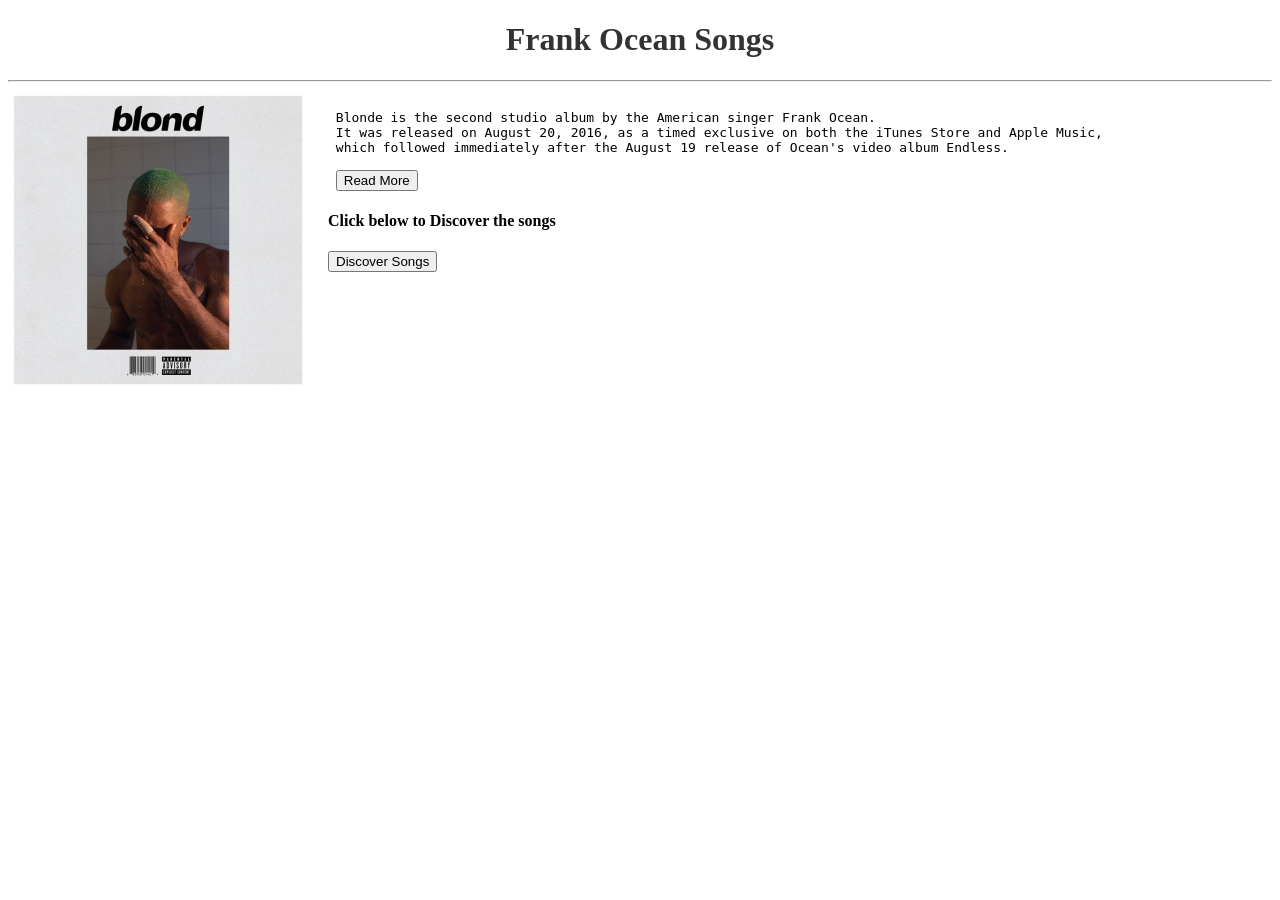
==== index.html @ c174e00d "Initial Commit" ====
<!DOCTYPE html>
<html lang="en">
<head>
    <meta charset="UTF-8">
    <meta name="viewport" content="width=device-width, initial-scale=1.0">
    <title>Frank Ocean Songs</title>
    
    <style>
        img{
            float: left;
            width: 300px;
            margin-right: 20px;
        }
    </style>
</head>
<body>
    <h1 style="text-align: center;color: #333;">Frank Ocean Songs</h1>
    
    <hr>

    <img src="Blonde.jpg" alt="Blonde-album-cover" style="text-align:left;">

    <pre>

 Blonde is the second studio album by the American singer Frank Ocean.
 It was released on August 20, 2016, as a timed exclusive on both the iTunes Store and Apple Music, 
 which followed immediately after the August 19 release of Ocean's video album Endless.

 <button onclick="window.location.href='https://en.wikipedia.org/wiki/Blonde_(Frank_Ocean_album)'">Read More</button> </pre>
   <h4> Click below to Discover the songs</h4>
   <button onclick="window.location.href='blondealbum.html'">Discover Songs</button>
</body>
</html>
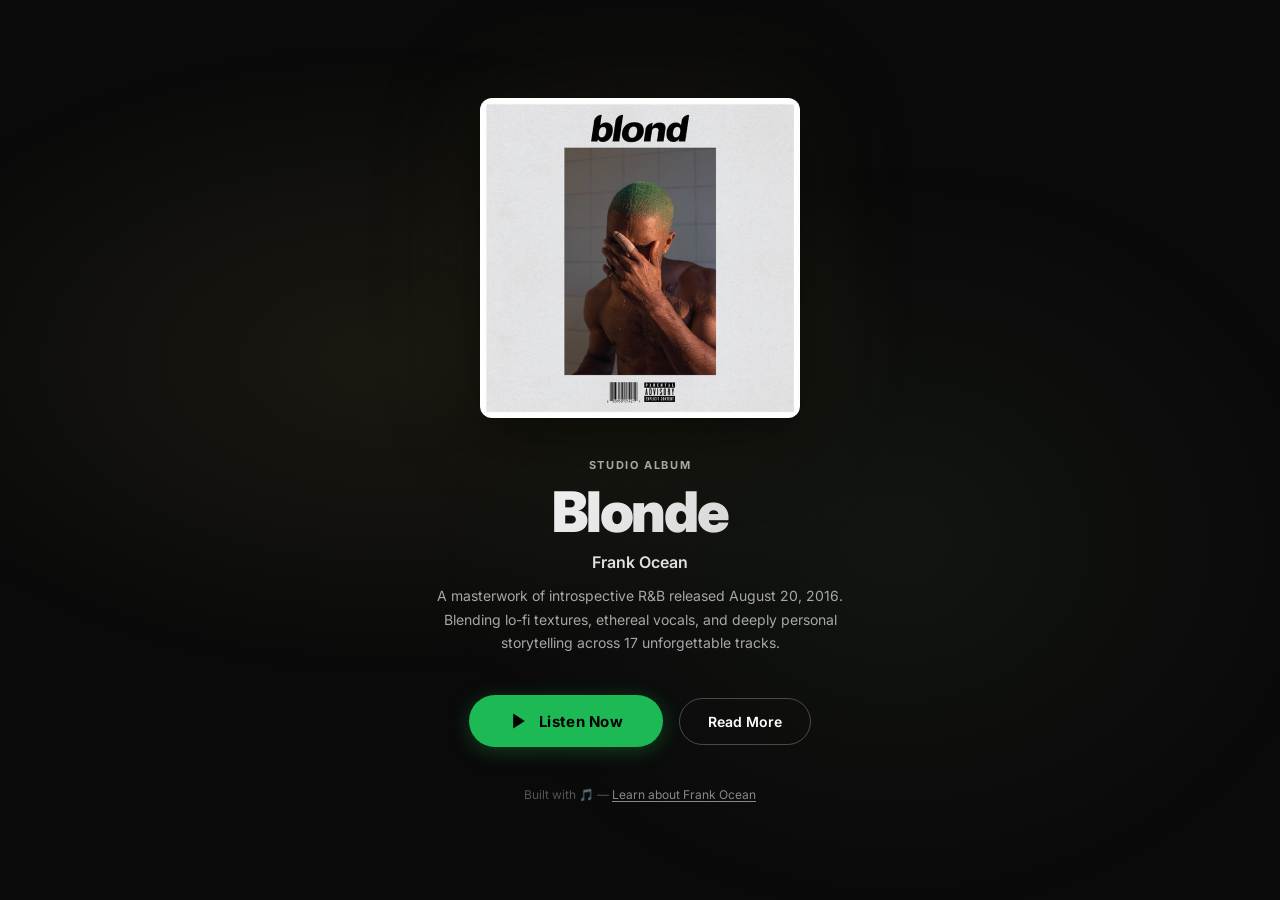
==== commit bdc55dcc: "Complete Blonde player — premium UI" ====
--- a/index.html
+++ b/index.html
@@ -3,31 +3,276 @@
 <head>
     <meta charset="UTF-8">
     <meta name="viewport" content="width=device-width, initial-scale=1.0">
-    <title>Frank Ocean Songs</title>
-    
+    <title>Frank Ocean — Blonde</title>
+    <meta name="description" content="Explore Blonde by Frank Ocean — an immersive listening experience for the iconic 2016 album.">
+    <link rel="icon" href="Blonde.jpg" type="image/jpeg">
+    <link href="https://fonts.googleapis.com/css2?family=Inter:wght@300;400;500;600;700;800;900&display=swap" rel="stylesheet">
     <style>
-        img{
-            float: left;
-            width: 300px;
-            margin-right: 20px;
+        *, *::before, *::after {
+            box-sizing: border-box;
+            margin: 0;
+            padding: 0;
+        }
+
+        html {
+            -webkit-font-smoothing: antialiased;
+            -moz-osx-font-smoothing: grayscale;
+        }
+
+        body {
+            font-family: 'Inter', -apple-system, BlinkMacSystemFont, 'Segoe UI', Roboto, sans-serif;
+            background: #0a0a0a;
+            color: #fff;
+            min-height: 100vh;
+            display: flex;
+            align-items: center;
+            justify-content: center;
+            overflow: hidden;
+            position: relative;
+        }
+
+        /* Background ambient glow */
+        body::before {
+            content: '';
+            position: fixed;
+            inset: 0;
+            background:
+                radial-gradient(ellipse 60% 50% at 30% 40%, rgba(120, 110, 60, 0.15) 0%, transparent 70%),
+                radial-gradient(ellipse 50% 60% at 70% 60%, rgba(90, 120, 80, 0.1) 0%, transparent 70%);
+            pointer-events: none;
+            z-index: 0;
+        }
+
+        .landing {
+            position: relative;
+            z-index: 1;
+            display: flex;
+            flex-direction: column;
+            align-items: center;
+            gap: 40px;
+            padding: 40px 24px;
+            text-align: center;
+            max-width: 600px;
+            animation: fadeInUp 0.8s ease both;
+        }
+
+        @keyframes fadeInUp {
+            from { opacity: 0; transform: translateY(32px); }
+            to { opacity: 1; transform: translateY(0); }
+        }
+
+        /* Album cover */
+        .cover-wrapper {
+            position: relative;
+            border-radius: 12px;
+            overflow: hidden;
+            box-shadow:
+                0 20px 60px rgba(0, 0, 0, 0.6),
+                0 0 120px rgba(120, 110, 60, 0.15);
+            transition: transform 0.4s cubic-bezier(0.25, 0.46, 0.45, 0.94),
+                        box-shadow 0.4s cubic-bezier(0.25, 0.46, 0.45, 0.94);
+            animation: fadeInUp 0.8s ease 0.15s both;
+        }
+
+        .cover-wrapper:hover {
+            transform: scale(1.03) translateY(-4px);
+            box-shadow:
+                0 28px 80px rgba(0, 0, 0, 0.7),
+                0 0 160px rgba(120, 110, 60, 0.2);
+        }
+
+        .cover-wrapper img {
+            display: block;
+            width: 320px;
+            height: 320px;
+            object-fit: cover;
+        }
+
+        /* Album meta */
+        .meta {
+            display: flex;
+            flex-direction: column;
+            gap: 12px;
+            animation: fadeInUp 0.8s ease 0.3s both;
+        }
+
+        .meta .label {
+            font-size: 11px;
+            font-weight: 700;
+            letter-spacing: 0.15em;
+            text-transform: uppercase;
+            color: #a7a7a7;
+        }
+
+        .meta h1 {
+            font-size: 56px;
+            font-weight: 900;
+            letter-spacing: -0.04em;
+            line-height: 1;
+            background: linear-gradient(135deg, #fff 0%, #c8c8c8 100%);
+            -webkit-background-clip: text;
+            -webkit-text-fill-color: transparent;
+            background-clip: text;
+        }
+
+        .meta .artist {
+            font-size: 16px;
+            font-weight: 600;
+            color: #e0e0e0;
+        }
+
+        .meta .description {
+            font-size: 14px;
+            line-height: 1.7;
+            color: #a7a7a7;
+            max-width: 460px;
+        }
+
+        /* Buttons */
+        .actions {
+            display: flex;
+            gap: 16px;
+            align-items: center;
+            animation: fadeInUp 0.8s ease 0.45s both;
+        }
+
+        .btn-primary {
+            display: inline-flex;
+            align-items: center;
+            gap: 10px;
+            padding: 16px 40px;
+            background: #1db954;
+            color: #000;
+            font-family: inherit;
+            font-size: 15px;
+            font-weight: 700;
+            letter-spacing: 0.02em;
+            border: none;
+            border-radius: 9999px;
+            cursor: pointer;
+            transition: transform 0.2s ease,
+                        background-color 0.2s ease,
+                        box-shadow 0.2s ease;
+            box-shadow: 0 4px 20px rgba(29, 185, 84, 0.3);
+            text-decoration: none;
+        }
+
+        .btn-primary:hover {
+            transform: scale(1.05);
+            background: #1ed760;
+            box-shadow: 0 6px 28px rgba(29, 185, 84, 0.45);
+        }
+
+        .btn-primary:active {
+            transform: scale(1.0);
+        }
+
+        .btn-primary svg {
+            width: 20px;
+            height: 20px;
+        }
+
+        .btn-secondary {
+            display: inline-flex;
+            align-items: center;
+            gap: 8px;
+            padding: 14px 28px;
+            background: transparent;
+            color: #fff;
+            font-family: inherit;
+            font-size: 14px;
+            font-weight: 600;
+            border: 1px solid rgba(255, 255, 255, 0.25);
+            border-radius: 9999px;
+            cursor: pointer;
+            transition: transform 0.2s ease,
+                        border-color 0.2s ease,
+                        background-color 0.2s ease;
+            text-decoration: none;
+        }
+
+        .btn-secondary:hover {
+            transform: scale(1.04);
+            border-color: rgba(255, 255, 255, 0.5);
+            background: rgba(255, 255, 255, 0.06);
+        }
+
+        /* Footer note */
+        .footer-note {
+            font-size: 12px;
+            color: #555;
+            animation: fadeInUp 0.8s ease 0.6s both;
+        }
+
+        .footer-note a {
+            color: #888;
+            text-decoration: underline;
+            text-underline-offset: 2px;
+            transition: color 0.2s ease;
+        }
+
+        .footer-note a:hover {
+            color: #fff;
+        }
+
+        /* Responsive */
+        @media (max-width: 480px) {
+            .cover-wrapper img {
+                width: 240px;
+                height: 240px;
+            }
+
+            .meta h1 {
+                font-size: 40px;
+            }
+
+            .actions {
+                flex-direction: column;
+            }
+        }
+
+        ::selection {
+            background: rgba(29, 185, 84, 0.3);
+            color: #fff;
         }
     </style>
 </head>
 <body>
-    <h1 style="text-align: center;color: #333;">Frank Ocean Songs</h1>
-    
-    <hr>
-
-    <img src="Blonde.jpg" alt="Blonde-album-cover" style="text-align:left;">
-
-    <pre>
-
- Blonde is the second studio album by the American singer Frank Ocean.
- It was released on August 20, 2016, as a timed exclusive on both the iTunes Store and Apple Music, 
- which followed immediately after the August 19 release of Ocean's video album Endless.
-
- <button onclick="window.location.href='https://en.wikipedia.org/wiki/Blonde_(Frank_Ocean_album)'">Read More</button> </pre>
-   <h4> Click below to Discover the songs</h4>
-   <button onclick="window.location.href='blondealbum.html'">Discover Songs</button>
+
+    <div class="landing">
+
+        <div class="cover-wrapper">
+            <img src="Blonde.jpg" alt="Blonde — Frank Ocean album cover">
+        </div>
+
+        <div class="meta">
+            <span class="label">Studio Album</span>
+            <h1>Blonde</h1>
+            <p class="artist">Frank Ocean</p>
+            <p class="description">
+                A masterwork of introspective R&B released August 20, 2016.
+                Blending lo-fi textures, ethereal vocals, and deeply personal storytelling
+                across 17 unforgettable tracks.
+            </p>
+        </div>
+
+        <div class="actions">
+            <a class="btn-primary" href="blondealbum.html">
+                <svg viewBox="0 0 24 24" fill="currentColor">
+                    <polygon points="5,3 19,12 5,21"/>
+                </svg>
+                Listen Now
+            </a>
+            <a class="btn-secondary" href="https://en.wikipedia.org/wiki/Blonde_(Frank_Ocean_album)" target="_blank" rel="noopener">
+                Read More
+            </a>
+        </div>
+
+        <p class="footer-note">
+            Built with 🎵 — <a href="https://en.wikipedia.org/wiki/Frank_Ocean" target="_blank" rel="noopener">Learn about Frank Ocean</a>
+        </p>
+
+    </div>
+
 </body>
 </html>
